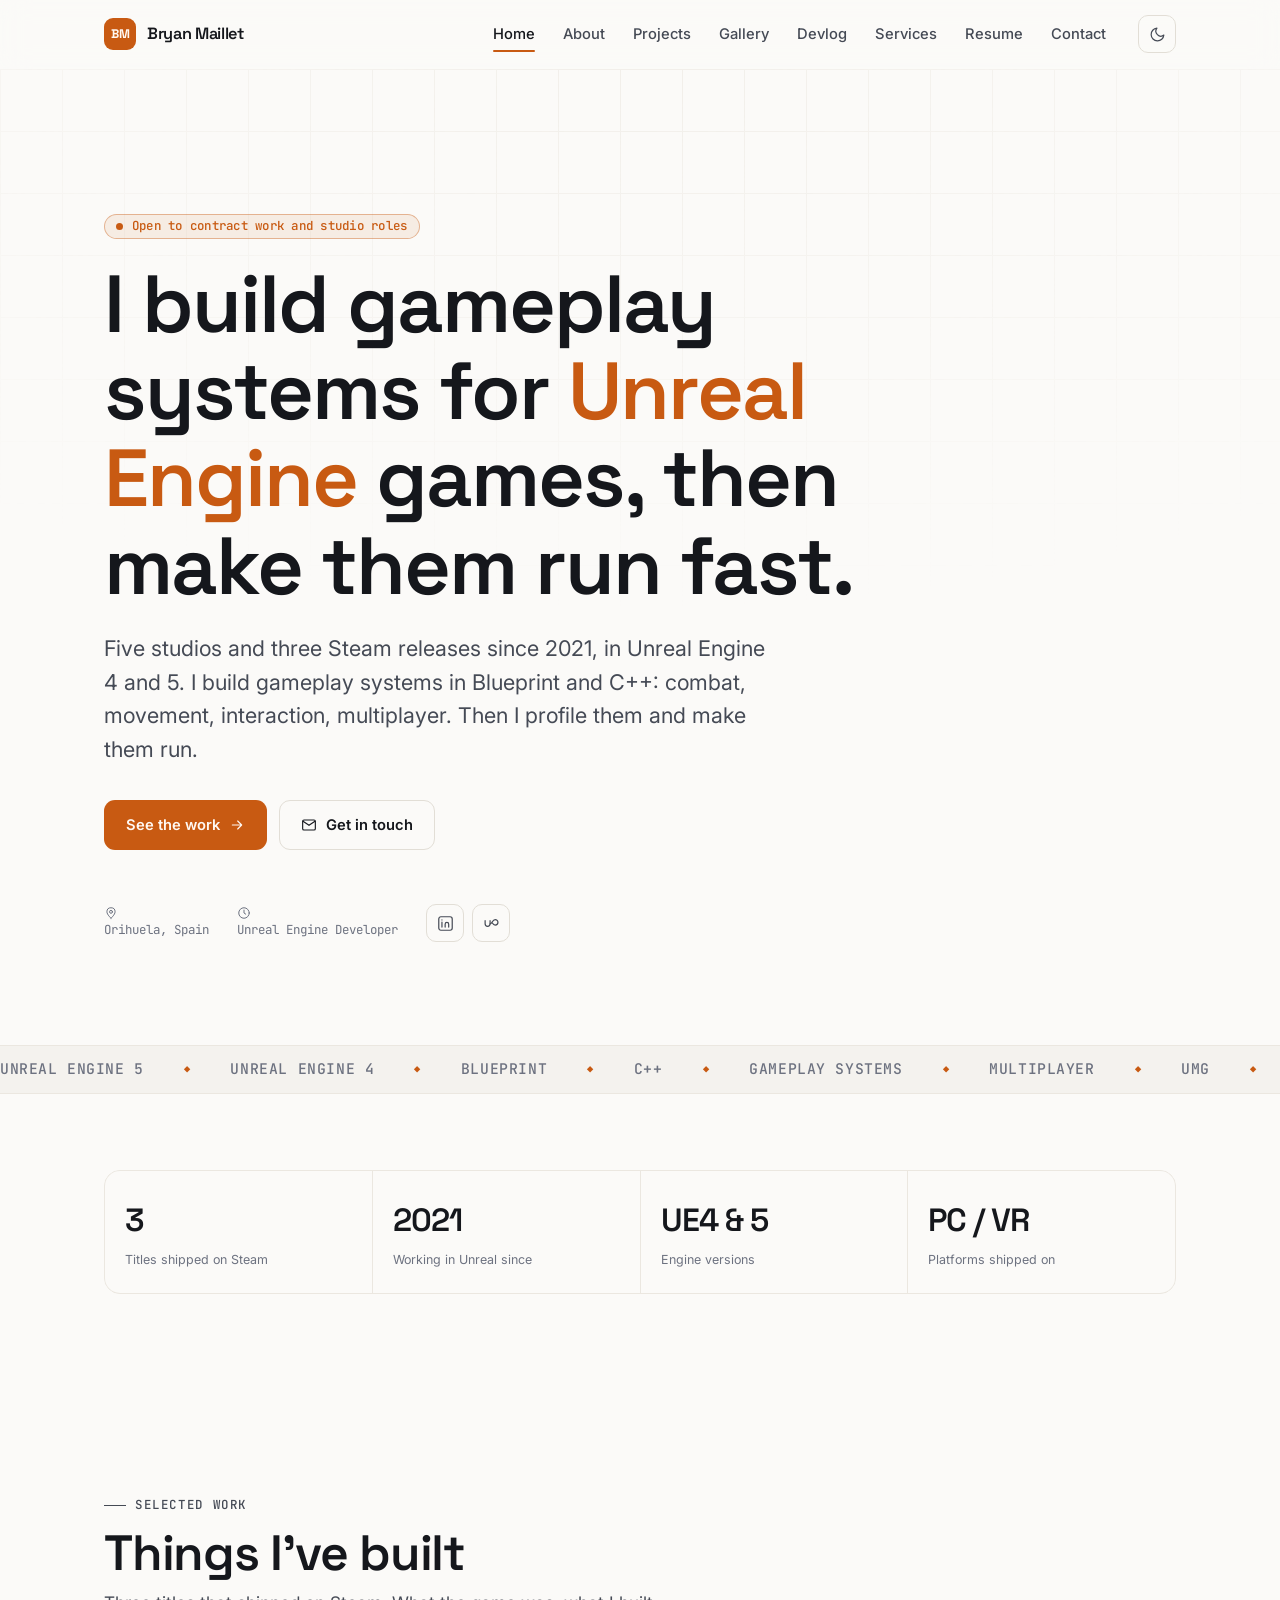
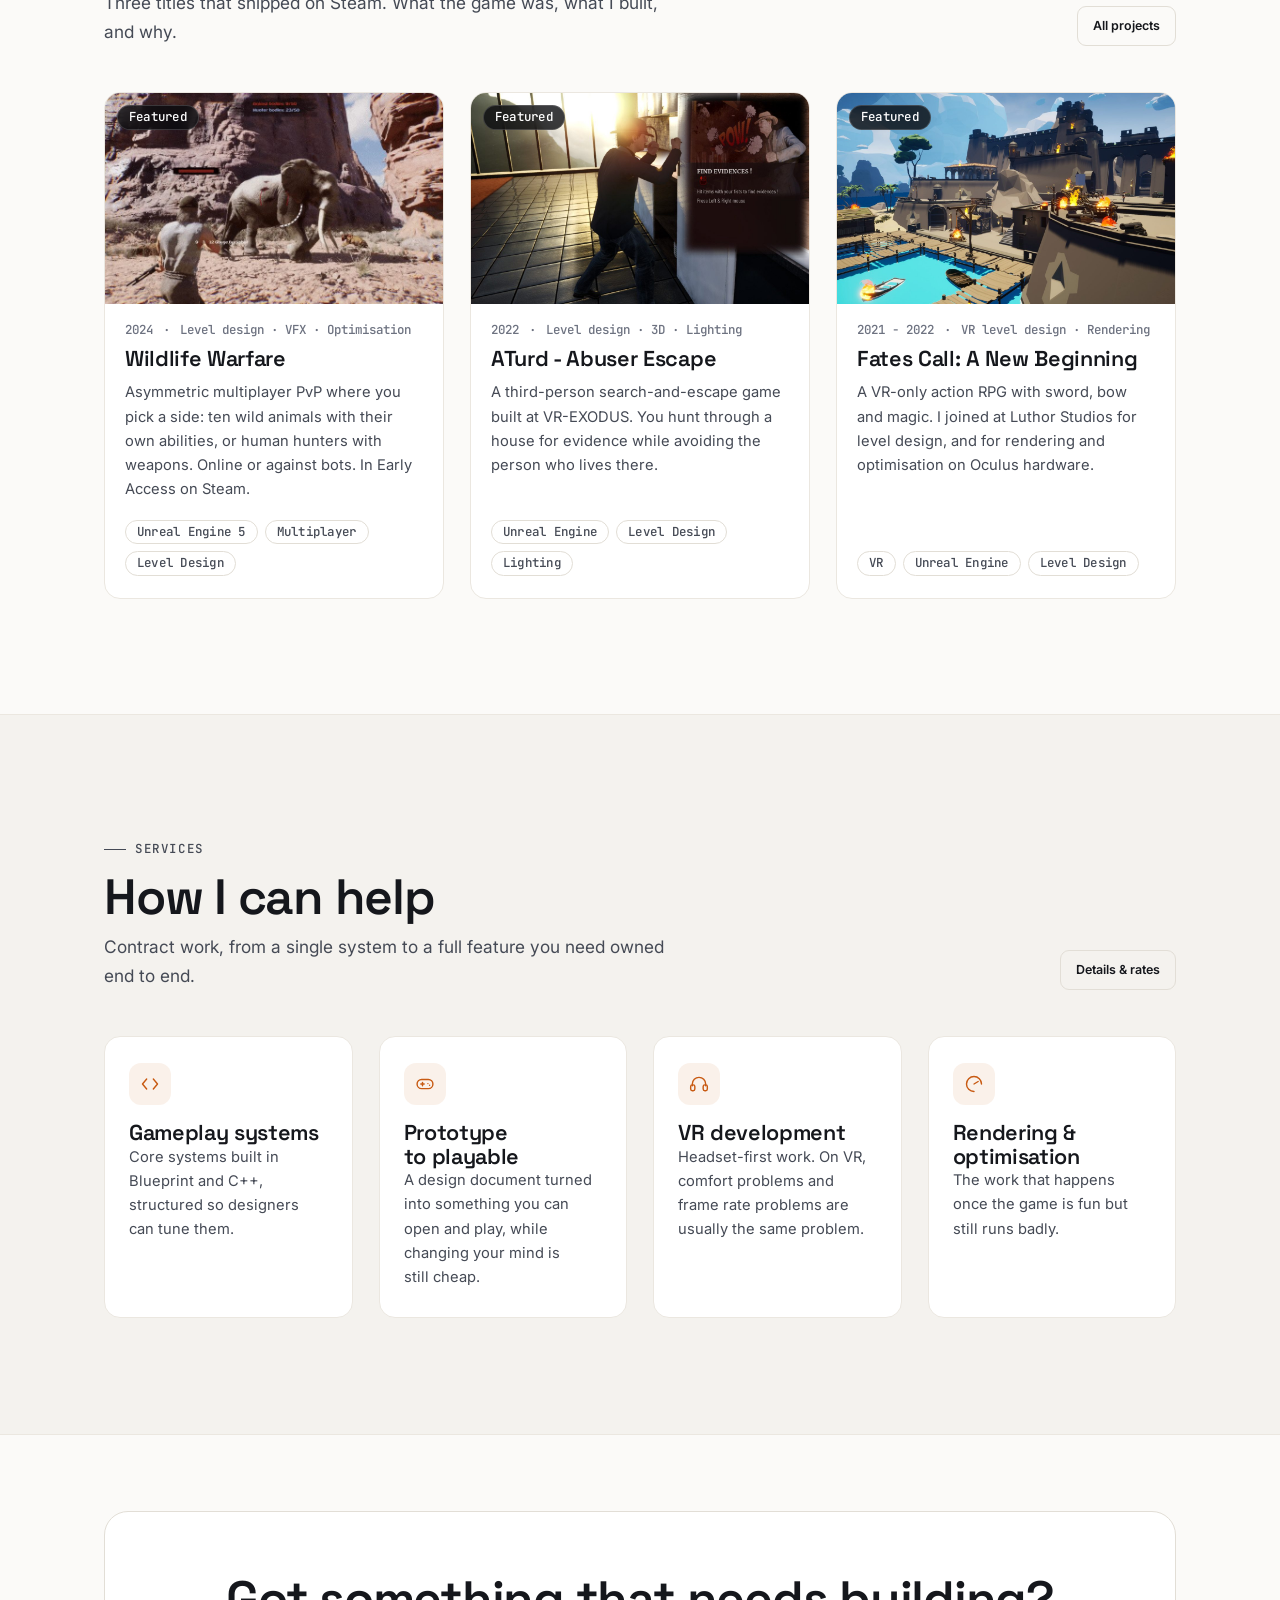
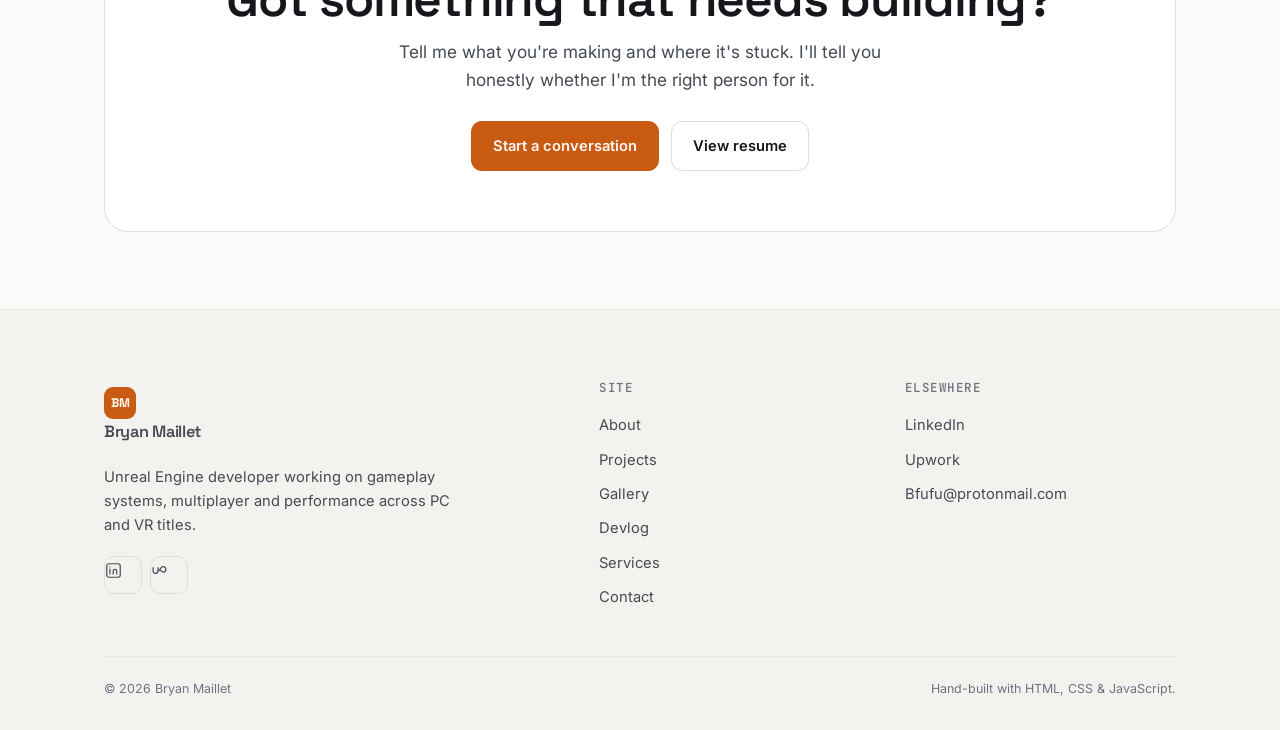
==== index.html @ 1404c1f4 "Portfolio site: initial commit Static site, no build step. Content in assets/js/data.js, rendering i" ====
<!doctype html>
<html lang="en" data-theme="dark">
<head>
<meta charset="utf-8">
<meta name="viewport" content="width=device-width, initial-scale=1">
<title>Bryan Maillet - Unreal Engine Developer</title>
<meta name="description" content="Unreal Engine developer with three titles shipped on Steam. Gameplay systems in Blueprint and C++, multiplayer, VR, and rendering optimisation across UE4 and UE5.">
<meta name="color-scheme" content="dark light">
<meta name="theme-color" content="#0b0c0f" media="(prefers-color-scheme: dark)">
<meta name="theme-color" content="#fbfaf8" media="(prefers-color-scheme: light)">
<meta name="author" content="Bryan Maillet">
<meta name="robots" content="index, follow, max-image-preview:large, max-snippet:-1">
<meta property="og:site_name" content="Bryan Maillet">
<meta property="og:locale" content="en_GB">
<meta property="og:type" content="website">
<meta property="og:title" content="Bryan Maillet - Unreal Engine Developer">
<meta property="og:description" content="Unreal Engine developer with three titles shipped on Steam. Gameplay systems in Blueprint and C++, multiplayer, VR, and rendering optimisation across UE4 and UE5.">
<meta property="og:image" content="assets/img/og.png">
<meta property="og:image:width" content="1200">
<meta property="og:image:height" content="630">
<meta property="og:image:type" content="image/png">
<meta property="og:image:alt" content="Portfolio card for Bryan Maillet, Unreal Engine developer working on gameplay systems, multiplayer and optimisation.">
<meta name="twitter:card" content="summary_large_image">
<meta name="twitter:image" content="assets/img/og.png">
<link rel="icon" href="assets/img/favicon.svg" type="image/svg+xml">
<link rel="apple-touch-icon" href="assets/img/apple-touch-icon.png">
<link rel="manifest" href="site.webmanifest">
<link rel="preconnect" href="https://fonts.googleapis.com">
<link rel="preconnect" href="https://fonts.gstatic.com" crossorigin>
<link href="https://fonts.googleapis.com/css2?family=Inter:wght@400;500;600&family=JetBrains+Mono:wght@400;500&family=Space+Grotesk:wght@500;600;700&display=swap" rel="stylesheet">
<link rel="stylesheet" href="assets/css/style.css">
<script>(function(){try{var t=localStorage.getItem('theme')||(window.matchMedia('(prefers-color-scheme: light)').matches?'light':'dark');document.documentElement.setAttribute('data-theme',t);}catch(e){}})();</script>
</head>
<body>
<a class="skip" href="#main">Skip to content</a>

<header class="site-header">
  <div class="wrap nav">
    <a class="brand" href="index.html">
      <span class="brand__mark" data-site-initials>BM</span>
      <span class="brand__name" data-site-name>Bryan Maillet</span>
    </a>
    <nav class="nav__links" id="nav-links" aria-label="Main">
      <a href="index.html">Home</a>
      <a href="about.html">About</a>
      <a href="projects.html">Projects</a>
      <a href="gallery.html">Gallery</a>
      <a href="devlog.html">Devlog</a>
      <a href="services.html">Services</a>
      <a href="resume.html">Resume</a>
      <a href="contact.html">Contact</a>
    </nav>
    <div class="nav__actions">
      <button class="icon-btn" id="theme-toggle" type="button" aria-label="Toggle theme"></button>
      <button class="icon-btn nav__toggle" id="nav-toggle" type="button" aria-label="Menu" aria-expanded="false" aria-controls="nav-links"></button>
    </div>
  </div>
</header>

<main id="main">

  <section class="hero">
    <div class="wrap" data-render="hero"></div>
  </section>

  <div class="strip" aria-hidden="true">
    <div class="strip__track" data-render="marquee"></div>
  </div>

  <section class="section section--tight">
    <div class="wrap">
      <div class="stats" data-reveal data-render="stats"></div>
    </div>
  </section>

  <section class="section">
    <div class="wrap">
      <div class="sec-head">
        <div>
          <p class="eyebrow">Selected work</p>
          <h2>Things I've built</h2>
          <p>Three titles that shipped on Steam. What the game was, what I built, and why.</p>
        </div>
        <a class="btn btn--ghost btn--sm" href="projects.html">All projects</a>
      </div>
      <div class="grid grid--3" data-render="featured-projects"></div>
    </div>
  </section>

  <section class="section section--alt">
    <div class="wrap">
      <div class="sec-head">
        <div>
          <p class="eyebrow">Services</p>
          <h2>How I can help</h2>
          <p>Contract work, from a single system to a full feature you need owned end to end.</p>
        </div>
        <a class="btn btn--ghost btn--sm" href="services.html">Details &amp; rates</a>
      </div>
      <div class="grid grid--4" data-render="services-preview"></div>
    </div>
  </section>

  <section class="section">
    <div class="wrap">
      <div class="sec-head">
        <div>
          <p class="eyebrow">Devlog</p>
          <h2>Notes from the build</h2>
          <p>What I'm working on, what broke, and what I'd do differently next time.</p>
        </div>
        <a class="btn btn--ghost btn--sm" href="devlog.html">All posts</a>
      </div>
      <div class="grid grid--3" data-render="latest-posts"></div>
    </div>
  </section>

  <section class="section section--tight">
    <div class="wrap">
      <div class="cta" data-reveal>
        <h2>Got something that needs building?</h2>
        <p>Tell me what you're making and where it's stuck. I'll tell you honestly whether I'm the right person for it.</p>
        <div class="btn-row">
          <a class="btn" href="contact.html">Start a conversation</a>
          <a class="btn btn--ghost" href="resume.html">View resume</a>
        </div>
      </div>
    </div>
  </section>

</main>

<footer class="site-footer">
  <div class="wrap">
    <div class="footer__top">
      <div class="footer__col">
        <a class="brand" href="index.html">
          <span class="brand__mark" data-site-initials>BM</span>
          <span class="brand__name" data-site-name>Bryan Maillet</span>
        </a>
        <p class="footer__blurb" id="footer-blurb"></p>
        <div class="socials" data-socials></div>
      </div>
      <div class="footer__col">
        <h4>Site</h4>
        <a href="about.html">About</a>
        <a href="projects.html">Projects</a>
        <a href="gallery.html">Gallery</a>
        <a href="devlog.html">Devlog</a>
        <a href="services.html">Services</a>
        <a href="contact.html">Contact</a>
      </div>
      <div class="footer__col">
        <h4>Elsewhere</h4>
        <div id="footer-social-links"></div>
        <a data-email-link="text" href="#">email</a>
      </div>
    </div>
    <div class="footer__bottom">
      <span>&copy; <span data-year></span> <span data-site-name></span></span>
      <span>Hand-built with HTML, CSS &amp; JavaScript.</span>
    </div>
  </div>
</footer>

<script src="assets/js/data.js"></script>
<script src="assets/js/site.js"></script>
</body>
</html>
---- assets/css/style.css ----
/* ==========================================================================
   Portfolio — global stylesheet
   1. Tokens          5. Buttons & pills      9.  Timeline
   2. Reset & base    6. Cards & grids        10. Forms
   3. Layout          7. Hero                 11. Gallery / lightbox
   4. Header / nav    8. Section furniture    12. Footer, motion, print
   ========================================================================== */

/* -- 1. Tokens ----------------------------------------------------------- */
:root {
  /* type */
  --font-display: "Space Grotesk", "Segoe UI", system-ui, sans-serif;
  --font-body: "Inter", "Segoe UI", system-ui, -apple-system, sans-serif;
  --font-mono: "JetBrains Mono", ui-monospace, "Cascadia Mono", Consolas, monospace;

  --t-xs: clamp(0.72rem, 0.70rem + 0.10vw, 0.78rem);
  --t-sm: clamp(0.84rem, 0.81rem + 0.14vw, 0.92rem);
  --t-base: clamp(0.98rem, 0.94rem + 0.20vw, 1.08rem);
  --t-lg: clamp(1.14rem, 1.05rem + 0.40vw, 1.35rem);
  --t-xl: clamp(1.45rem, 1.25rem + 0.95vw, 2.05rem);
  --t-2xl: clamp(1.9rem, 1.45rem + 2.10vw, 3.1rem);
  --t-3xl: clamp(2.6rem, 1.70rem + 4.20vw, 5.2rem);

  /* space + shape */
  --max: 1160px;
  --max-prose: 68ch;
  --gutter: clamp(20px, 5vw, 44px);
  --pad-section: clamp(64px, 9vw, 128px);
  --r-sm: 10px;
  --r: 16px;
  --r-lg: 24px;
  --ease: cubic-bezier(.22, .68, .36, 1);

  /* dark palette (default) */
  --bg: #0b0c0f;
  --bg-alt: #101216;
  --surface: #14161b;
  --surface-2: #1a1d24;
  --line: #262a33;
  --line-soft: #1d2028;
  --ink: #edeef2;
  --ink-2: #b9bdc9;
  --ink-3: #838897;
  --accent: #ff9245;
  --accent-ink: #1a0d02;
  --accent-soft: #ff924522;
  --glow: radial-gradient(60% 60% at 50% 0%, #ff924522, transparent 70%);
  --shadow: 0 1px 2px #0006, 0 18px 40px -22px #000c;
  --danger: #ff6b6f;
  --danger-soft: #e5484d1f;
  color-scheme: dark;
}

[data-theme="light"] {
  --bg: #fbfaf8;
  --bg-alt: #f4f2ee;
  --surface: #ffffff;
  --surface-2: #f7f5f1;
  --line: #e2ded6;
  --line-soft: #ebe7e0;
  --ink: #15171c;
  --ink-2: #454a55;
  --ink-3: #6d7280;
  --accent: #c85a12;
  --accent-ink: #fff8f2;
  --accent-soft: #c85a1216;
  --glow: radial-gradient(60% 60% at 50% 0%, #c85a1214, transparent 70%);
  --shadow: 0 1px 2px #0000000f, 0 18px 40px -26px #00000038;
  --danger: #c0272d;
  --danger-soft: #c0272d12;
  color-scheme: light;
}

/* -- 2. Reset & base ----------------------------------------------------- */
*, *::before, *::after { box-sizing: border-box; }
* { margin: 0; }

html { -webkit-text-size-adjust: 100%; scroll-behavior: smooth; scroll-padding-top: 96px; }

body {
  display: flex;
  flex-direction: column;
  min-height: 100vh;
  background: var(--bg);
  color: var(--ink);
  font: 400 var(--t-base)/1.65 var(--font-body);
  -webkit-font-smoothing: antialiased;
  overflow-x: hidden;
}
main { flex: 1; }

img, svg, video { display: block; max-width: 100%; height: auto; }
a { color: inherit; text-decoration: none; }
button, input, textarea, select { font: inherit; color: inherit; }

h1, h2, h3, h4 {
  font-family: var(--font-display);
  font-weight: 600;
  line-height: 1.08;
  letter-spacing: -0.025em;
  text-wrap: balance;
}
h1 { font-size: var(--t-3xl); }
h2 { font-size: var(--t-2xl); }
h3 { font-size: var(--t-lg); letter-spacing: -0.015em; }
p { text-wrap: pretty; }

::selection { background: var(--accent); color: var(--accent-ink); }

:focus-visible { outline: 2px solid var(--accent); outline-offset: 3px; border-radius: 4px; }

.skip {
  position: absolute; left: 12px; top: -60px; z-index: 200;
  background: var(--accent); color: var(--accent-ink);
  padding: 10px 16px; border-radius: var(--r-sm); font-weight: 600;
  transition: top .2s var(--ease);
}
.skip:focus { top: 12px; }

.sr-only {
  position: absolute; width: 1px; height: 1px; padding: 0;
  overflow: hidden; clip: rect(0 0 0 0); white-space: nowrap; border: 0;
}

/* -- 3. Layout ----------------------------------------------------------- */
.wrap { width: 100%; max-width: var(--max); margin-inline: auto; padding-inline: var(--gutter); }
.section { padding-block: var(--pad-section); }
.section--tight { padding-block: clamp(44px, 6vw, 80px); }
.section--alt { background: var(--bg-alt); border-block: 1px solid var(--line-soft); }
.prose { max-width: var(--max-prose); }
.prose p + p, .prose p + ul, .prose ul + p { margin-top: 1.1em; }
.prose h3 { margin: 2em 0 .6em; }
.prose ul { padding-left: 1.15em; color: var(--ink-2); }
.prose li + li { margin-top: .4em; }
.prose a { color: var(--accent); text-decoration: underline; text-underline-offset: 3px; }
.prose code {
  font: 500 .88em var(--font-mono);
  background: var(--surface-2); border: 1px solid var(--line-soft);
  padding: .12em .4em; border-radius: 5px;
}
.lede { font-size: var(--t-lg); color: var(--ink-2); line-height: 1.55; }
.muted { color: var(--ink-3); }
.center { text-align: center; margin-inline: auto; }
.stack > * + * { margin-top: 18px; }

/* -- 4. Header / nav ----------------------------------------------------- */
.site-header {
  position: sticky; top: 0; z-index: 100;
  background: color-mix(in srgb, var(--bg) 82%, transparent);
  backdrop-filter: blur(14px) saturate(1.4);
  border-bottom: 1px solid transparent;
  transition: border-color .3s var(--ease);
}
.site-header.is-stuck { border-bottom-color: var(--line-soft); }
.nav { display: flex; align-items: center; gap: 20px; height: 68px; }

.brand { display: flex; align-items: center; gap: 11px; font-family: var(--font-display); font-weight: 600; letter-spacing: -0.02em; }
.brand__mark {
  display: grid; place-items: center;
  width: 32px; height: 32px; border-radius: 9px;
  background: var(--accent); color: var(--accent-ink);
  font-size: .78rem; font-weight: 700; letter-spacing: 0;
  transition: transform .3s var(--ease);
}
.brand:hover .brand__mark { transform: rotate(-6deg); }
.brand__name { font-size: 1.02rem; }

.nav__links { display: flex; align-items: center; gap: 4px; margin-left: auto; }
.nav__links a {
  position: relative; padding: 8px 12px; border-radius: 8px;
  font-size: var(--t-sm); color: var(--ink-2); font-weight: 500;
  transition: color .2s var(--ease), background .2s var(--ease);
}
.nav__links a:hover { color: var(--ink); background: var(--surface); }
.nav__links a[aria-current="page"] { color: var(--ink); }
.nav__links a[aria-current="page"]::after {
  content: ""; position: absolute; left: 12px; right: 12px; bottom: 2px;
  height: 2px; border-radius: 2px; background: var(--accent);
}
.nav__actions { display: flex; align-items: center; gap: 8px; }

.icon-btn {
  display: grid; place-items: center;
  width: 38px; height: 38px; border-radius: 10px;
  background: transparent; border: 1px solid var(--line);
  cursor: pointer; color: var(--ink-2);
  transition: color .2s var(--ease), border-color .2s var(--ease), background .2s var(--ease);
}
.icon-btn:hover { color: var(--ink); border-color: var(--ink-3); background: var(--surface); }
.icon-btn svg { width: 17px; height: 17px; }
.nav__toggle { display: none; }

@media (max-width: 900px) {
  .nav__toggle { display: grid; }
  .nav__links {
    position: fixed; inset: 68px 0 auto; flex-direction: column; align-items: stretch;
    gap: 2px; padding: 14px var(--gutter) 26px; margin: 0;
    background: var(--bg); border-bottom: 1px solid var(--line);
    transform: translateY(-8px); opacity: 0; pointer-events: none;
    transition: opacity .22s var(--ease), transform .22s var(--ease);
  }
  .nav__links.is-open { transform: none; opacity: 1; pointer-events: auto; }
  .nav__links a { padding: 13px 12px; font-size: var(--t-base); }
  .nav__links a[aria-current="page"]::after { left: 12px; right: auto; width: 16px; bottom: 8px; }
}

/* -- 5. Buttons & pills -------------------------------------------------- */
.btn {
  --btn-bg: var(--accent); --btn-ink: var(--accent-ink); --btn-line: transparent;
  display: inline-flex; align-items: center; justify-content: center; gap: 9px;
  padding: 12px 21px; border-radius: 11px; border: 1px solid var(--btn-line);
  background: var(--btn-bg); color: var(--btn-ink);
  font-size: var(--t-sm); font-weight: 600;
  cursor: pointer; white-space: nowrap;
  transition: transform .18s var(--ease), box-shadow .2s var(--ease), background .2s var(--ease), border-color .2s var(--ease);
}
.btn:hover { transform: translateY(-2px); box-shadow: 0 10px 24px -12px color-mix(in srgb, var(--accent) 70%, transparent); }
.btn:active { transform: translateY(0); }
.btn svg { width: 16px; height: 16px; }
.btn--ghost { --btn-bg: transparent; --btn-ink: var(--ink); --btn-line: var(--line); }
.btn--ghost:hover { --btn-line: var(--ink-3); background: var(--surface); box-shadow: none; }
.btn--sm { padding: 9px 15px; font-size: var(--t-xs); border-radius: 9px; }
.btn-row { display: flex; flex-wrap: wrap; gap: 12px; }

.pill {
  display: inline-flex; align-items: center; gap: 7px;
  padding: 5px 11px; border-radius: 999px;
  border: 1px solid var(--line); background: var(--surface);
  font: 500 var(--t-xs)/1 var(--font-mono);
  color: var(--ink-2); letter-spacing: .02em; white-space: nowrap;
}
.pill--accent { border-color: color-mix(in srgb, var(--accent) 40%, transparent); background: var(--accent-soft); color: var(--accent); }
.pill-row { display: flex; flex-wrap: wrap; gap: 7px; }

.dot { width: 7px; height: 7px; border-radius: 50%; background: var(--accent); flex: none; }
.dot--live { animation: pulse 2.4s var(--ease) infinite; }
@keyframes pulse {
  0% { box-shadow: 0 0 0 0 color-mix(in srgb, var(--accent) 55%, transparent); }
  70%, 100% { box-shadow: 0 0 0 9px transparent; }
}

/* -- 8b. Catalog search -------------------------------------------------- */
.catalog-bar {
  display: flex; flex-wrap: wrap; gap: 14px;
  align-items: center; justify-content: space-between; margin-bottom: 18px;
}
.searchbar { position: relative; display: flex; align-items: center; flex: 1 1 260px; max-width: 420px; }
.searchbar__icon {
  position: absolute; left: 14px; display: flex; color: var(--ink-3); pointer-events: none;
}
.searchbar__icon svg { width: 16px; height: 16px; }
.searchbar input {
  width: 100%; padding: 11px 44px 11px 40px; border-radius: var(--r-sm);
  background: var(--bg); border: 1px solid var(--line); font-size: var(--t-sm);
  transition: border-color .2s var(--ease), background .2s var(--ease);
}
.searchbar input::placeholder { color: var(--ink-3); }
.searchbar input:focus { border-color: var(--accent); outline: none; background: var(--surface); }
.searchbar input::-webkit-search-cancel-button,
.searchbar input::-webkit-search-decoration { -webkit-appearance: none; appearance: none; }
.searchbar__clear { position: absolute; right: 5px; width: 30px; height: 30px; border: 0; }
.searchbar__clear svg { width: 15px; height: 15px; }
.catalog-count {
  font: 500 var(--t-xs)/1 var(--font-mono); color: var(--ink-3); letter-spacing: .04em;
  white-space: nowrap;
}

.filters { display: flex; flex-wrap: wrap; gap: 8px; margin-bottom: 34px; }
.chip {
  padding: 8px 14px; border-radius: 999px; cursor: pointer;
  border: 1px solid var(--line); background: transparent;
  font-size: var(--t-xs); font-weight: 500; color: var(--ink-2);
  transition: background .18s var(--ease), color .18s var(--ease), border-color .18s var(--ease);
}
.chip:hover { border-color: var(--ink-3); color: var(--ink); }
.chip[aria-pressed="true"] { background: var(--ink); color: var(--bg); border-color: var(--ink); }

/* -- 6. Cards & grids ---------------------------------------------------- */
.grid { display: grid; gap: clamp(16px, 2.2vw, 26px); }
.grid--2 { grid-template-columns: repeat(auto-fit, minmax(min(100%, 320px), 1fr)); }
.grid--3 { grid-template-columns: repeat(auto-fill, minmax(min(100%, 300px), 1fr)); }
.grid--4 { grid-template-columns: repeat(auto-fill, minmax(min(100%, 230px), 1fr)); }

.card {
  position: relative; display: flex; flex-direction: column;
  background: var(--surface); border: 1px solid var(--line-soft);
  border-radius: var(--r); overflow: hidden;
  transition: transform .28s var(--ease), border-color .28s var(--ease), box-shadow .28s var(--ease);
}
.card:hover { transform: translateY(-4px); border-color: var(--line); box-shadow: var(--shadow); }
.card__media { position: relative; aspect-ratio: 16 / 10; overflow: hidden; background: var(--surface-2); }
.card__media img { width: 100%; height: 100%; object-fit: cover; transition: transform .5s var(--ease); }
.card:hover .card__media img { transform: scale(1.045); }
.card__badge { position: absolute; top: 12px; left: 12px; background: #0b0c0fcc; backdrop-filter: blur(6px); color: #fff; border-color: #ffffff2b; }
.card__body { display: flex; flex-direction: column; gap: 10px; padding: 20px 20px 22px; flex: 1; }
.card__meta { display: flex; align-items: center; gap: 10px; font: 500 var(--t-xs)/1 var(--font-mono); color: var(--ink-3); }
.card__title { font-size: var(--t-lg); transition: color .2s var(--ease); }
.card:hover .card__title { color: var(--accent); }
.card__text { font-size: var(--t-sm); color: var(--ink-2); }
.card__foot { margin-top: auto; padding-top: 8px; }
.card__link::after { content: ""; position: absolute; inset: 0; }

.feature { padding: 26px 24px 28px; }
.feature__icon {
  display: grid; place-items: center; width: 42px; height: 42px;
  border-radius: 12px; background: var(--accent-soft); color: var(--accent);
  margin-bottom: 16px;
}
.feature__icon svg { width: 20px; height: 20px; }
.feature ul { margin-top: 14px; padding-left: 1.05em; font-size: var(--t-sm); color: var(--ink-2); }
.feature li + li { margin-top: .35em; }

.stats {
  display: grid; grid-template-columns: repeat(auto-fit, minmax(150px, 1fr)); gap: 1px;
  background: var(--line-soft); border: 1px solid var(--line-soft);
  border-radius: var(--r); overflow: hidden;
}
.stat { background: var(--bg); padding: 22px 20px; }
.stat__value { font-family: var(--font-display); font-size: var(--t-xl); font-weight: 600; letter-spacing: -0.03em; }
.stat__label { font-size: var(--t-xs); color: var(--ink-3); margin-top: 4px; }

/* Client reviews. The quote mark is decorative and sits behind the text, so it
   is drawn with a pseudo-element rather than typed into the content. */
.quote { padding: 26px 24px; }
.quote blockquote {
  margin: 0 0 18px; position: relative; color: var(--ink-2);
  font-size: var(--t-base); line-height: 1.62;
}
.quote blockquote::before {
  content: "\201C"; position: absolute; top: -26px; left: -8px;
  font-family: var(--font-display); font-size: 76px; line-height: 1;
  color: var(--accent); opacity: .18; pointer-events: none;
}
.quote figcaption {
  margin-top: auto; padding-top: 14px; border-top: 1px solid var(--line-soft);
}
.quote__author { display: block; font-family: var(--font-display); font-weight: 600; }
.quote__role { display: block; margin-top: 3px; font-size: var(--t-xs); color: var(--ink-3); }

.strip { overflow: hidden; border-block: 1px solid var(--line-soft); background: var(--bg-alt); padding-block: 16px; }
.strip__track { display: flex; width: max-content; animation: slide 46s linear infinite; }
.strip:hover .strip__track { animation-play-state: paused; }
.strip__item {
  display: flex; align-items: center; gap: 40px; padding-right: 40px;
  font: 500 var(--t-sm)/1 var(--font-mono); color: var(--ink-3);
  letter-spacing: .04em; text-transform: uppercase; white-space: nowrap;
}
.strip__item::after { content: "\25C6"; color: var(--accent); font-size: .7em; }
@keyframes slide { to { transform: translateX(-50%); } }

/* -- 7. Hero ------------------------------------------------------------- */
.hero { position: relative; padding-block: clamp(70px, 11vw, 148px) clamp(56px, 8vw, 104px); overflow: hidden; }
.hero::before {
  content: ""; position: absolute; inset: -30% 0 auto; height: 620px;
  background: var(--glow); pointer-events: none;
}
.hero::after {
  content: ""; position: absolute; inset: 0; pointer-events: none; opacity: .55;
  background-image: linear-gradient(var(--line-soft) 1px, transparent 1px), linear-gradient(90deg, var(--line-soft) 1px, transparent 1px);
  background-size: 62px 62px;
  -webkit-mask-image: radial-gradient(120% 78% at 50% 0%, #000 5%, transparent 72%);
  mask-image: radial-gradient(120% 78% at 50% 0%, #000 5%, transparent 72%);
}
.hero > * { position: relative; z-index: 1; }
.hero__eyebrow { display: inline-flex; align-items: center; gap: 9px; margin-bottom: 22px; }
.hero h1 { max-width: 16ch; }
.hero h1 em { font-style: normal; color: var(--accent); }
.hero__lede { max-width: 54ch; margin-top: 22px; }
.hero__actions { margin-top: 34px; }
.hero__foot {
  margin-top: 54px; display: flex; flex-wrap: wrap; gap: 12px 28px; align-items: center;
  font: 400 var(--t-xs)/1.6 var(--font-mono); color: var(--ink-3);
}

.split { display: grid; gap: clamp(28px, 5vw, 60px); grid-template-columns: 1fr; align-items: start; }
@media (min-width: 860px) {
  .split { grid-template-columns: 1.35fr 1fr; }
  .split--even { grid-template-columns: 1fr 1fr; }
}
.portrait { border-radius: var(--r-lg); overflow: hidden; border: 1px solid var(--line); background: var(--surface-2); }

/* -- 8. Section furniture ------------------------------------------------ */
.sec-head { display: flex; flex-wrap: wrap; align-items: end; justify-content: space-between; gap: 16px; margin-bottom: clamp(28px, 4vw, 46px); }
.eyebrow {
  display: inline-flex; align-items: center; gap: 9px;
  font: 500 var(--t-xs)/1 var(--font-mono); letter-spacing: .13em;
  text-transform: uppercase; color: var(--accent); margin-bottom: 14px;
}
.eyebrow::before { content: ""; width: 22px; height: 1px; background: currentColor; }
.sec-head p { color: var(--ink-2); max-width: 52ch; margin-top: 10px; }

.page-head { position: relative; padding-block: clamp(56px, 8vw, 96px) clamp(28px, 4vw, 48px); border-bottom: 1px solid var(--line-soft); overflow: hidden; }
.page-head::before { content: ""; position: absolute; inset: -20% 0 auto; height: 380px; background: var(--glow); pointer-events: none; }
.page-head > * { position: relative; }

.cta {
  position: relative; overflow: hidden;
  border: 1px solid var(--line); border-radius: var(--r-lg);
  background: var(--surface); padding: clamp(34px, 5vw, 60px);
  text-align: center;
}
.cta::before { content: ""; position: absolute; inset: auto 0 -60%; height: 320px; background: var(--glow); transform: rotate(180deg); }
.cta > * { position: relative; }
.cta p { color: var(--ink-2); margin: 12px auto 26px; max-width: 46ch; }
.cta .btn-row { justify-content: center; }

/* -- 9. Timeline & skills ------------------------------------------------ */
.timeline { position: relative; padding-left: 26px; }
.timeline::before { content: ""; position: absolute; left: 5px; top: 8px; bottom: 8px; width: 1px; background: var(--line); }
.tl-item { position: relative; padding-bottom: 34px; }
.tl-item::before {
  content: ""; position: absolute; left: -26px; top: 7px;
  width: 11px; height: 11px; border-radius: 50%;
  background: var(--bg); border: 2px solid var(--accent);
}
.tl-item__period { font: 500 var(--t-xs)/1 var(--font-mono); color: var(--accent); letter-spacing: .04em; }
.tl-item h3 { margin: 9px 0 3px; }
.tl-item__org { font-size: var(--t-sm); color: var(--ink-3); }
.tl-item p { font-size: var(--t-sm); color: var(--ink-2); margin-top: 10px; }

.skill-group { padding: 22px 22px 24px; }
.skill-group h3 { font-size: var(--t-base); margin-bottom: 14px; }

/* -- 10. Forms ----------------------------------------------------------- */
.field { display: flex; flex-direction: column; gap: 7px; }
.field label { font-size: var(--t-sm); font-weight: 500; }
.field input, .field textarea, .field select {
  padding: 12px 14px; border-radius: var(--r-sm);
  background: var(--bg); border: 1px solid var(--line);
  font-size: var(--t-sm);
  transition: border-color .2s var(--ease), background .2s var(--ease);
}
.field input:focus, .field textarea:focus, .field select:focus { border-color: var(--accent); outline: none; background: var(--surface); }
.field textarea { resize: vertical; min-height: 150px; }
.form { display: grid; gap: 18px; }
.form__row { display: grid; gap: 18px; grid-template-columns: 1fr; }
@media (min-width: 620px) { .form__row { grid-template-columns: 1fr 1fr; } }
.form__note { font-size: var(--t-xs); color: var(--ink-3); }
.form__status {
  padding: 12px 15px; border-radius: var(--r-sm); font-size: var(--t-sm);
  border: 1px solid var(--line); background: var(--surface-2); color: var(--ink-2);
}
.form__status--ok {
  border-color: color-mix(in srgb, var(--accent) 40%, transparent);
  background: var(--accent-soft); color: var(--accent);
}
.form__status--error { border-color: var(--danger); background: var(--danger-soft); color: var(--danger); }
.field.is-invalid input, .field.is-invalid textarea, .field.is-invalid select { border-color: var(--danger); }
.field.is-invalid label { color: var(--danger); }
/* Honeypot: off-screen for people, irresistible to bots. */
.hp { position: absolute; left: -9999px; width: 1px; height: 1px; overflow: hidden; }

/* Filtering toggles [hidden]; grid/flex children would otherwise ignore it. */
[hidden] { display: none !important; }

.contact-line { display: flex; align-items: center; gap: 14px; padding: 16px 0; border-bottom: 1px solid var(--line-soft); }
.contact-line svg { width: 18px; height: 18px; color: var(--accent); flex: none; }
.contact-line span { font-size: var(--t-xs); color: var(--ink-3); display: block; }
.contact-line strong { font-weight: 500; font-size: var(--t-sm); }

/* -- 11. Gallery & lightbox ---------------------------------------------- */
/* The "At a glance" table on a project page: label above value, one per row. */
.facts { margin-top: 14px; font-size: var(--t-sm); }
.facts dt {
  font: 500 var(--t-xs)/1 var(--font-mono); color: var(--ink-3);
  letter-spacing: .04em; text-transform: uppercase;
}
.facts dd { margin: 5px 0 0; color: var(--ink-2); }
.facts dd + dt { margin-top: 14px; padding-top: 14px; border-top: 1px solid var(--line-soft); }

.masonry { columns: 3 260px; column-gap: clamp(14px, 2vw, 22px); }
.masonry > * { break-inside: avoid; margin-bottom: clamp(14px, 2vw, 22px); }
.shot {
  position: relative; display: block; width: 100%; padding: 0; cursor: zoom-in;
  border: 1px solid var(--line-soft); border-radius: var(--r);
  overflow: hidden; background: var(--surface-2);
}
.shot img { width: 100%; transition: transform .5s var(--ease); }
.shot:hover img { transform: scale(1.04); }
.shot__cap {
  position: absolute; inset: auto 0 0; padding: 30px 16px 13px; text-align: left;
  background: linear-gradient(transparent, #000000cc);
  color: #fff; font-size: var(--t-xs);
  opacity: 0; transform: translateY(6px);
  transition: opacity .28s var(--ease), transform .28s var(--ease);
}
.shot:hover .shot__cap, .shot:focus-visible .shot__cap { opacity: 1; transform: none; }

.lightbox {
  position: fixed; inset: 0; z-index: 200; display: none;
  place-items: center; padding: clamp(16px, 4vw, 48px);
  background: #050608e6; backdrop-filter: blur(10px);
}
.lightbox.is-open { display: grid; }
.lightbox figure { display: grid; justify-items: center; }
.lightbox img { max-height: 80vh; width: auto; border-radius: var(--r); border: 1px solid #ffffff1f; }
.lightbox figcaption { margin-top: 14px; text-align: center; color: #d8dae2; font-size: var(--t-sm); }
.lightbox .icon-btn { position: fixed; background: #ffffff14; border-color: #ffffff2b; color: #fff; }
.lightbox__close { top: 18px; right: 18px; }
.lightbox__prev { top: 50%; left: 16px; transform: translateY(-50%); }
.lightbox__next { top: 50%; right: 16px; transform: translateY(-50%); }

/* -- 12. Footer, motion, print ------------------------------------------- */
.site-footer { border-top: 1px solid var(--line-soft); background: var(--bg-alt); padding-block: clamp(44px, 6vw, 72px) 30px; }
.footer__top { display: grid; gap: 34px; grid-template-columns: 1fr; }
@media (min-width: 760px) { .footer__top { grid-template-columns: 1.7fr 1fr 1fr; } }
.footer__col h4 {
  font: 500 var(--t-xs)/1 var(--font-mono); text-transform: uppercase;
  letter-spacing: .12em; color: var(--ink-3); margin-bottom: 14px;
}
.footer__col a { display: block; padding: 5px 0; font-size: var(--t-sm); color: var(--ink-2); transition: color .18s var(--ease); }
.footer__col a:hover { color: var(--accent); }
.footer__blurb { font-size: var(--t-sm); color: var(--ink-2); max-width: 40ch; margin: 14px 0 18px; }
.footer__bottom {
  display: flex; flex-wrap: wrap; gap: 12px; justify-content: space-between; align-items: center;
  margin-top: 42px; padding-top: 22px; border-top: 1px solid var(--line-soft);
  font-size: var(--t-xs); color: var(--ink-3);
}
.socials { display: flex; gap: 8px; }

[data-reveal] { opacity: 0; transform: translateY(18px); transition: opacity .6s var(--ease), transform .6s var(--ease); }
[data-reveal].is-in { opacity: 1; transform: none; }

.empty { padding: 40px 24px; text-align: center; color: var(--ink-3); border: 1px dashed var(--line); border-radius: var(--r); font-size: var(--t-sm); }

@media (prefers-reduced-motion: reduce) {
  html { scroll-behavior: auto; }
  *, *::before, *::after { animation-duration: .001ms !important; animation-iteration-count: 1 !important; transition-duration: .001ms !important; }
  [data-reveal] { opacity: 1; transform: none; }
}

@media print {
  @page { margin: 14mm 12mm; }
  .site-header, .site-footer, .no-print { display: none !important; }
  body { background: #fff; color: #000; }
  /* Scroll-reveal never fires in print (nothing scrolls), so force everything visible. */
  [data-reveal] { opacity: 1 !important; transform: none !important; transition: none !important; }
  html { font-size: 12.5px; }
  .section, .page-head { padding-block: 8px; }
  .section--alt { background: none; }
  .card, .stats, .tl-item, .skill-group { break-inside: avoid; }
  .tl-item { padding-bottom: 14px; }
  .tl-item p { margin-top: 6px; }
  .stack > * + * { margin-top: 10px; }
  .split { gap: 18px; grid-template-columns: 1.5fr 1fr; }
  .grid { gap: 10px; }
  .grid--3 { grid-template-columns: repeat(3, 1fr); }
  .skill-group { padding: 10px 12px; min-width: 0; }
  .pill-row { gap: 4px; }
  .pill { font-size: 0.68rem; padding: 3px 8px; white-space: normal; }
  .tl-item h3, .skill-group h3, .card.feature h3 { font-size: 1rem; }
  .skill-group h3 { margin-bottom: 8px; }
  .card.feature { padding: 14px 16px; }
  a { color: inherit; text-decoration: none; }
}
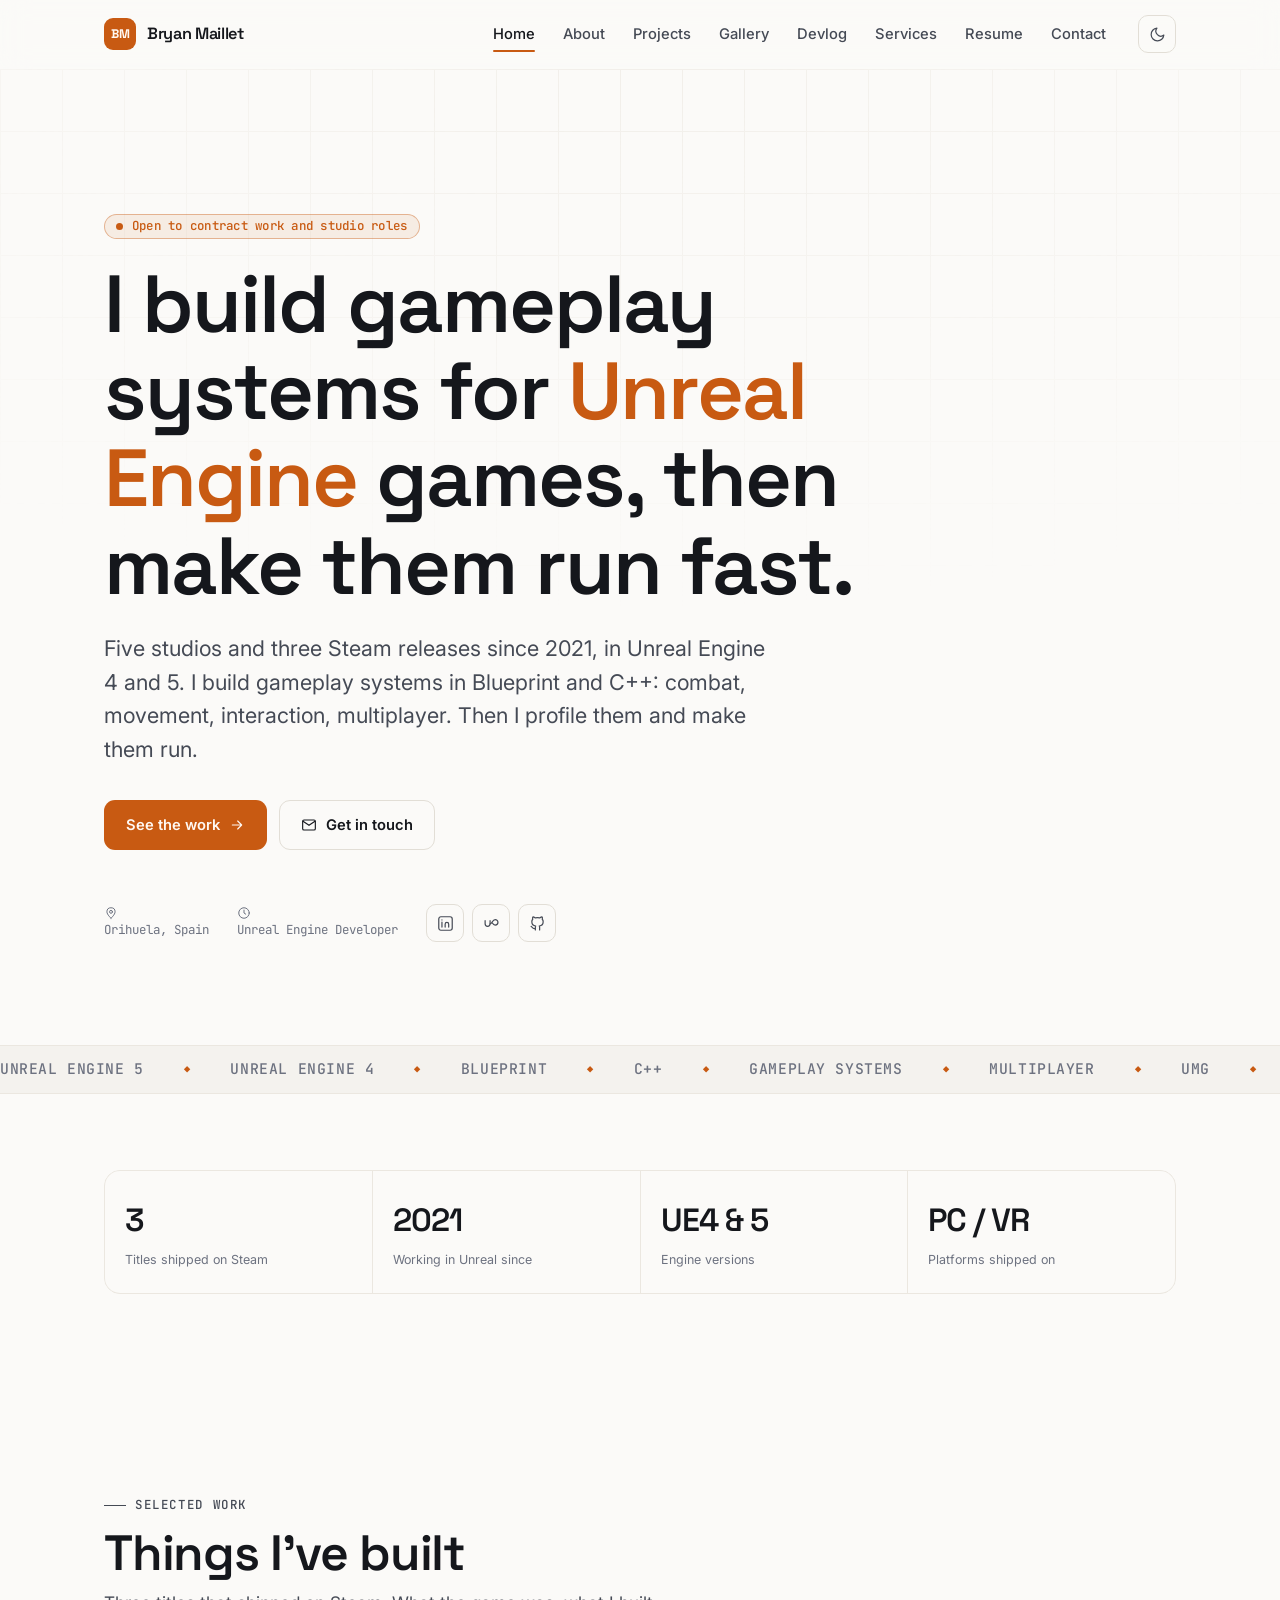
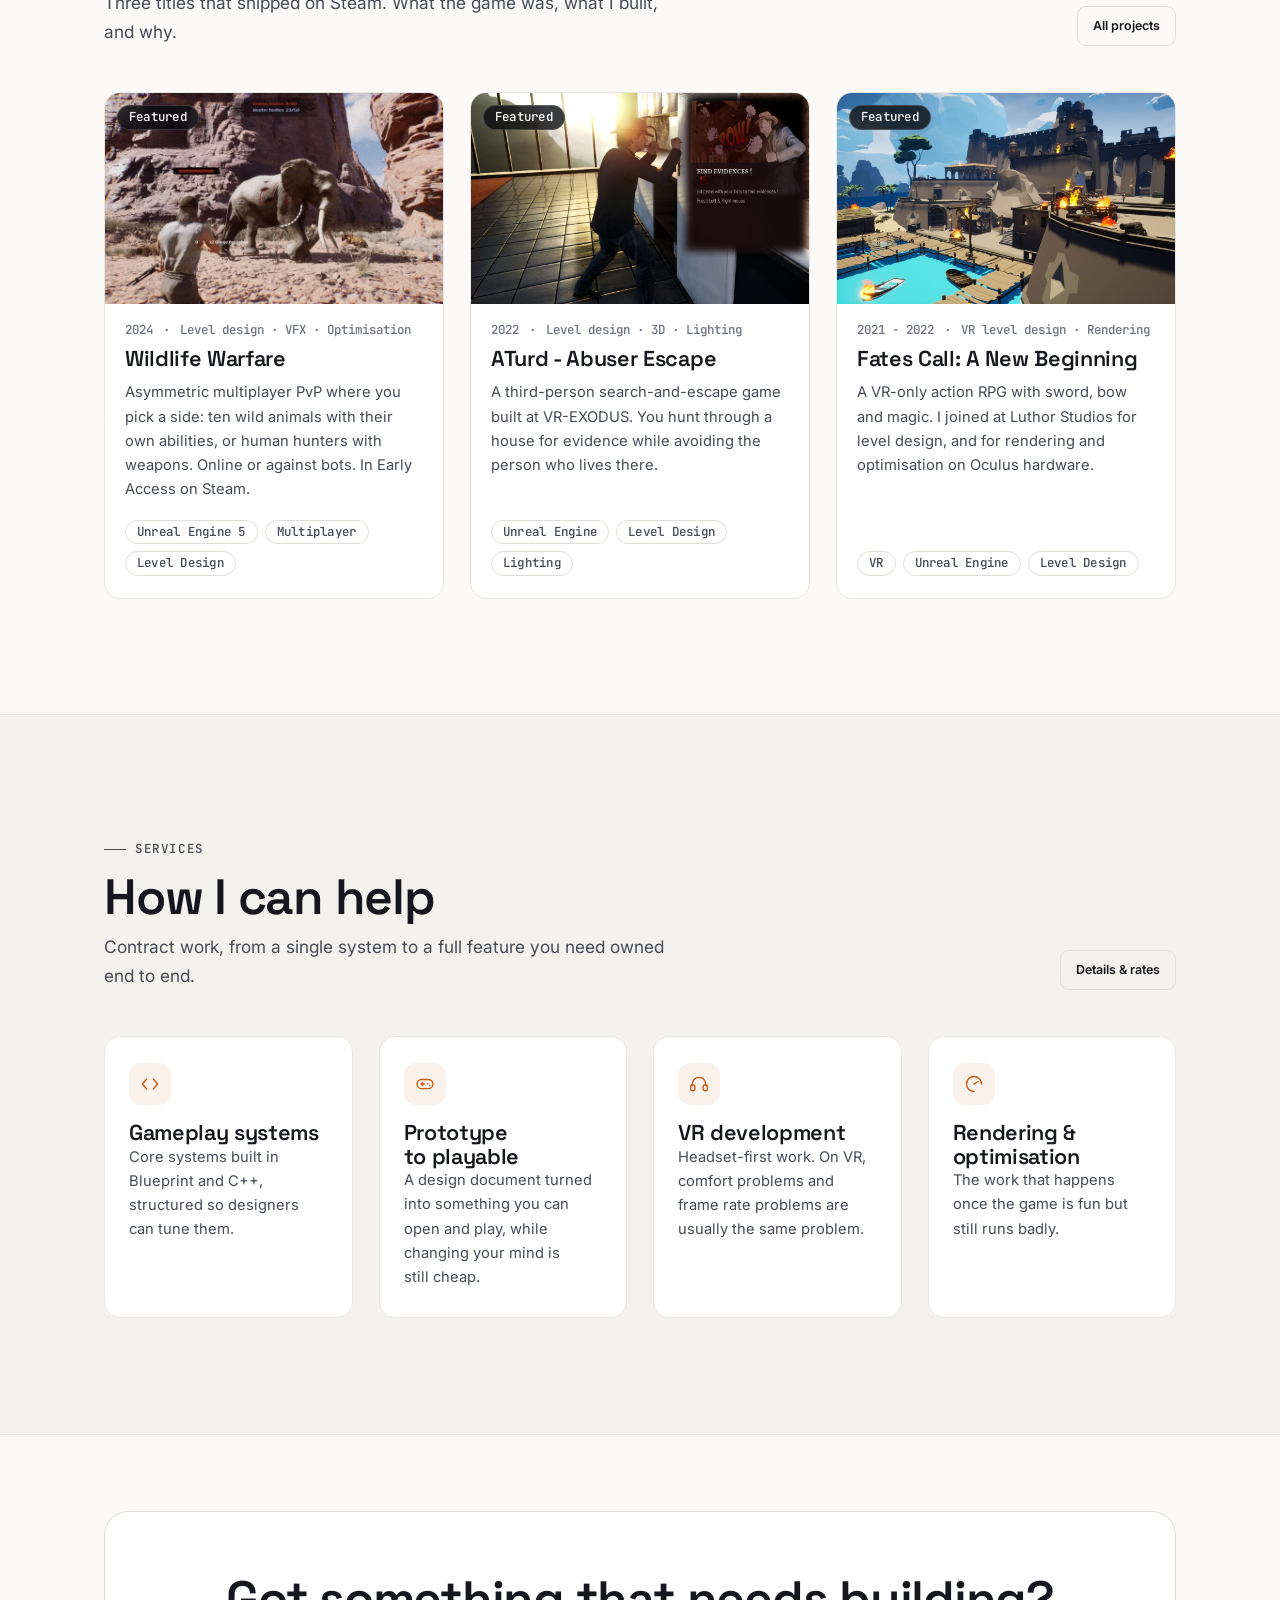
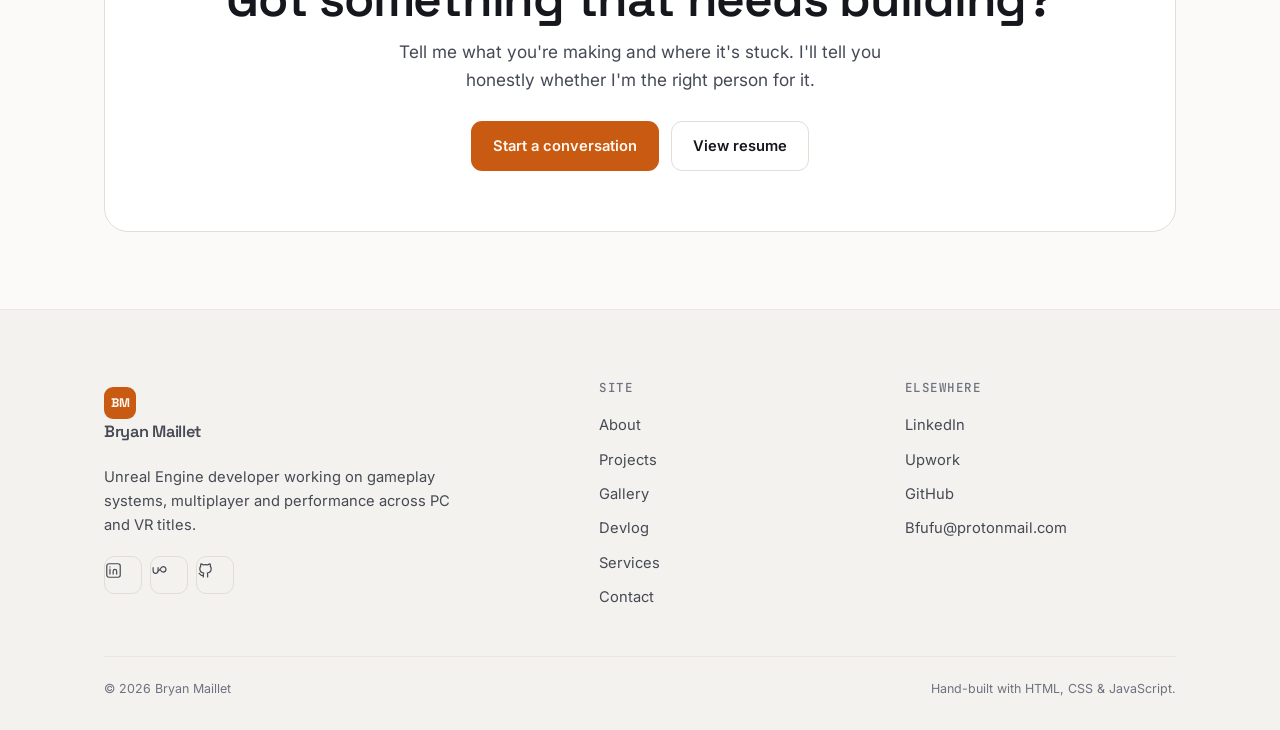
==== commit 1ede1a93: "Go live on bryanmaillet.com Set the canonical URL, bake absolute og:image, canonical and og:url into" ====
--- a/index.html
+++ b/index.html
@@ -12,16 +12,18 @@
 <meta name="robots" content="index, follow, max-image-preview:large, max-snippet:-1">
 <meta property="og:site_name" content="Bryan Maillet">
 <meta property="og:locale" content="en_GB">
+<link rel="canonical" href="https://bryanmaillet.com/">
+<meta property="og:url" content="https://bryanmaillet.com/">
 <meta property="og:type" content="website">
 <meta property="og:title" content="Bryan Maillet - Unreal Engine Developer">
 <meta property="og:description" content="Unreal Engine developer with three titles shipped on Steam. Gameplay systems in Blueprint and C++, multiplayer, VR, and rendering optimisation across UE4 and UE5.">
-<meta property="og:image" content="assets/img/og.png">
+<meta property="og:image" content="https://bryanmaillet.com/assets/img/og.png">
 <meta property="og:image:width" content="1200">
 <meta property="og:image:height" content="630">
 <meta property="og:image:type" content="image/png">
 <meta property="og:image:alt" content="Portfolio card for Bryan Maillet, Unreal Engine developer working on gameplay systems, multiplayer and optimisation.">
 <meta name="twitter:card" content="summary_large_image">
-<meta name="twitter:image" content="assets/img/og.png">
+<meta name="twitter:image" content="https://bryanmaillet.com/assets/img/og.png">
 <link rel="icon" href="assets/img/favicon.svg" type="image/svg+xml">
 <link rel="apple-touch-icon" href="assets/img/apple-touch-icon.png">
 <link rel="manifest" href="site.webmanifest">
